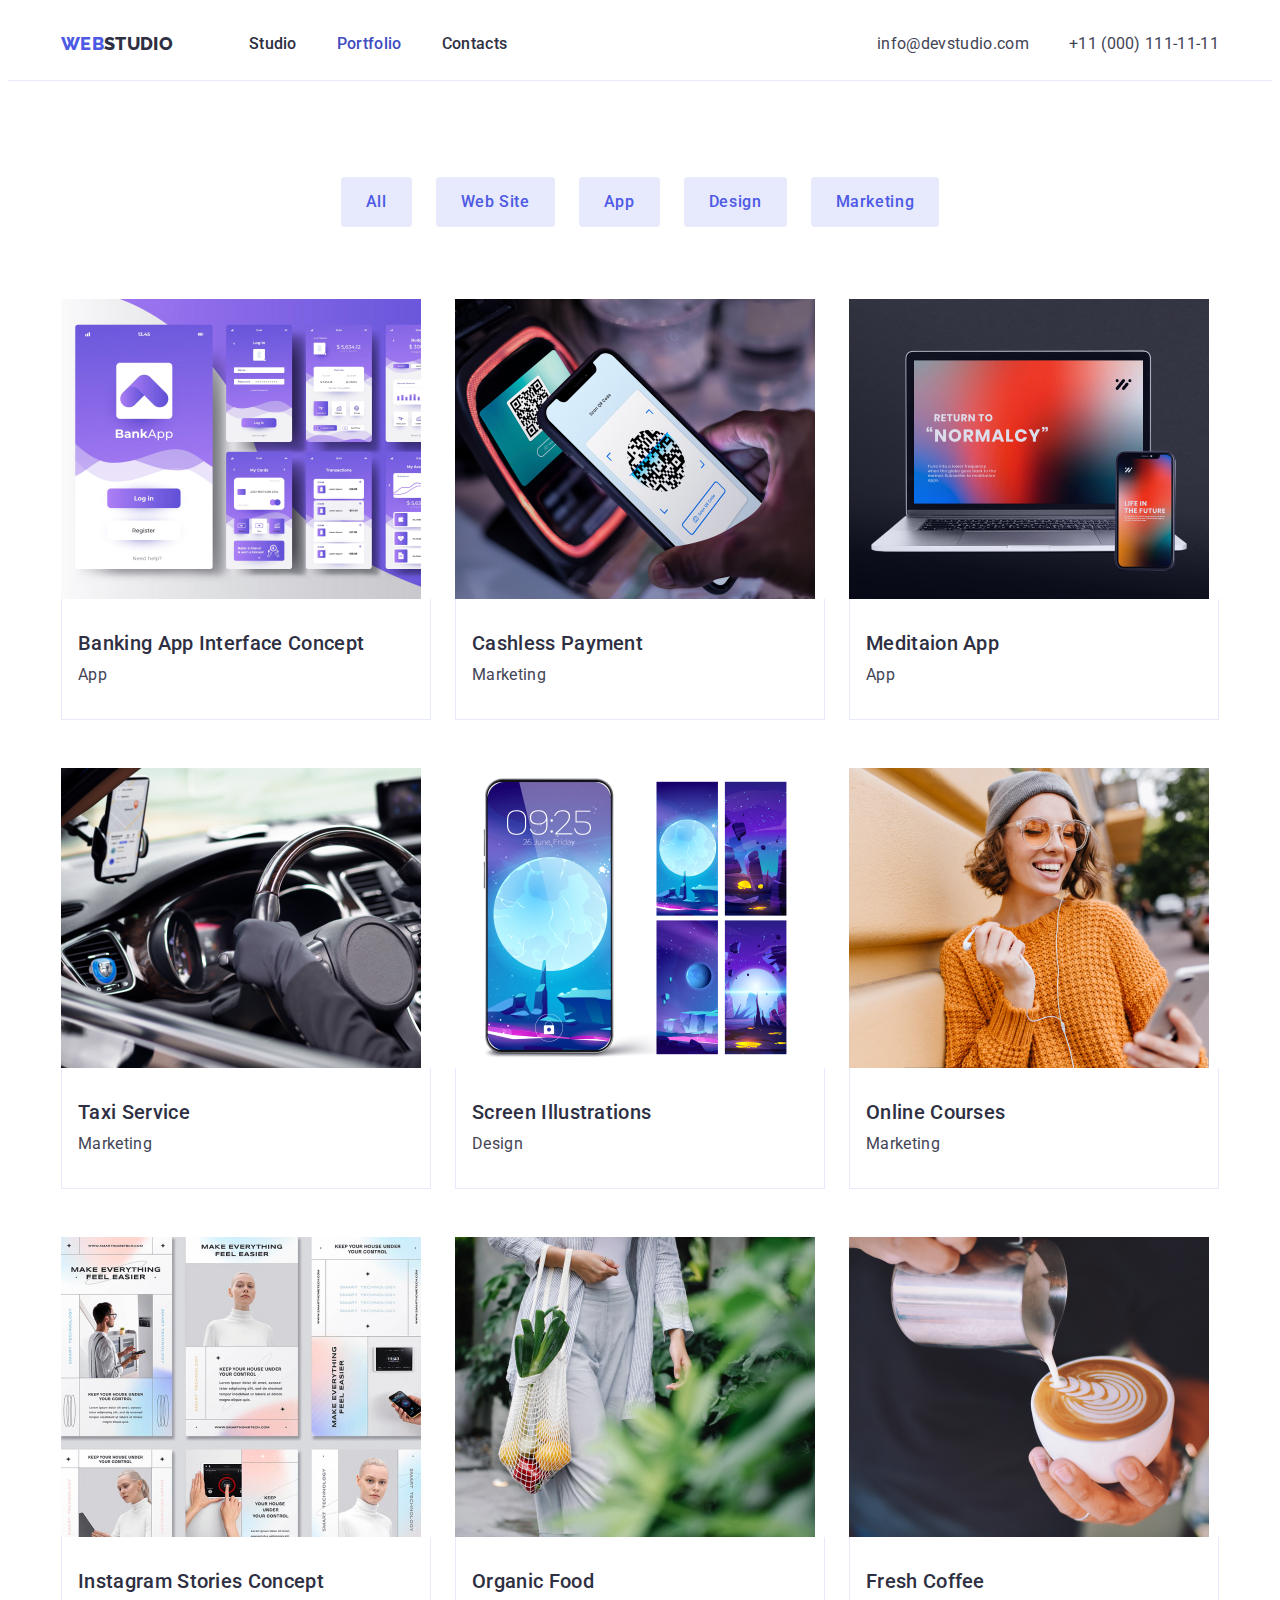
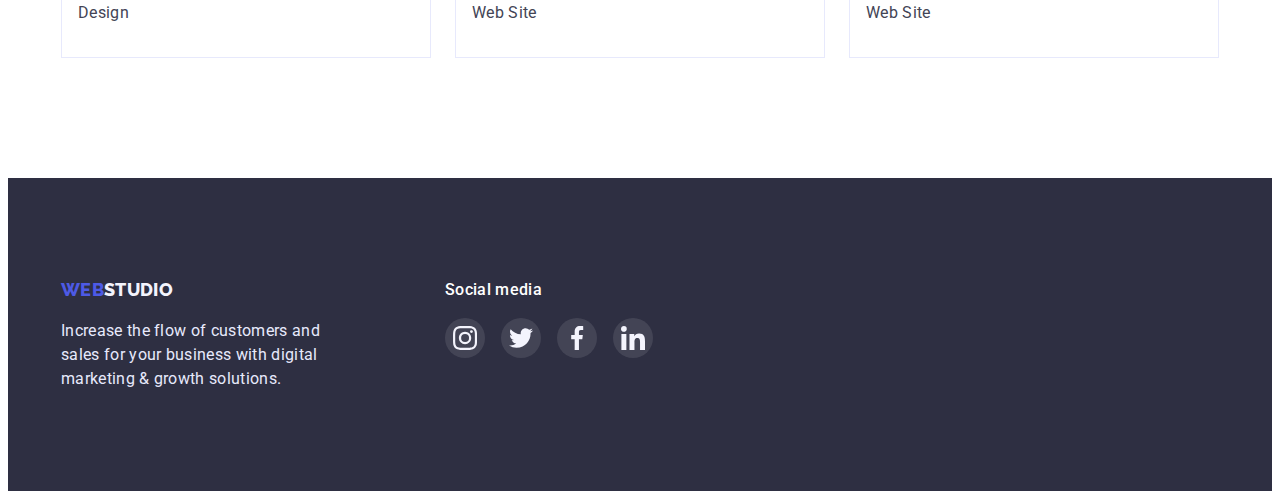
==== portfolio.html @ bea69590 "Initial commit" ====
<!DOCTYPE html>
<html lang="en">
  <head>
    <meta charset="UTF-8" />
    <meta http-equiv="X-UA-Compatible" content="IE=edge" />
    <meta
      name="viewport"
      content="width=device-width, initial-scale=1.0"
    />
    <title>WEB STUDIO</title>
    <link
      rel="preconnect"
      href="https://fonts.googleapis.com"
    />
    <link
      rel="preconnect"
      href="https://fonts.gstatic.com"
      crossorigin
    />
    <link
      href="https://fonts.googleapis.com/css2?family=Raleway:wght@800&family=Roboto:wght@400;500;700;900&display=swap"
      rel="stylesheet"
    />
    <link
      rel="stylesheet"
      href="https://cdnjs.cloudflare.com/ajax/libs/modern-normalize/1.1.0/modern-normalize.min.css"
      integrity="sha512-wpPYUAdjBVSE4KJnH1VR1HeZfpl1ub8YT/NKx4PuQ5NmX2tKuGu6U/JRp5y+Y8XG2tV+wKQpNHVUX03MfMFn9Q=="
      crossorigin="anonymous"
      referrerpolicy="no-referrer"
    />
    <link rel="stylesheet" href="./styles/style.css" />
  </head>

  <body>

    <!-- Header -->

    <header class="page-header">
      <div class="container header-container">
        <a class="logo-link link" href="./index.html"
          >WEB<span class="logo-clr">STUDIO</span></a
        >
        <nav class="menu">
          <ul class="menu-list list">
            <li class="menu-item">
              <a
                class="link menu-link"
                href="./index.html"
                >Studio</a
              >
            </li>
            <li class="menu-item">
              <a
                class="link menu-link  current"
                href="./portfolio.html"
                >Portfolio</a
              >
            </li>
            <li class="menu-item">
              <a class="link menu-link" href="#">Contacts</a>
            </li>
          </ul>
        </nav>
        
        <address class="contacts">
          <ul class="contacts-list list">
            <li class="contacts-item">
              <a
                class="contacts-link link"
                href="mailto:info@devstudio.com"
                >info@devstudio.com</a
              >
            </li>
            <li class="contacts-item">
              <a
                class="contacts-link link"
                href="tel:+110001111111"
                >+11 (000) 111-11-11</a
              >
            </li>
          </ul>
        </address>
      </div>
    </header>

<!-- Main -->

    <main>

      <section class="portfolio section">
        <div class="container">
          <h1 class="visually-hidden">Portfolio</h1>
          <ul class="filter-list list">
            <li class="filter-item"><button class="port-btn btn" type="button">All</button></li>
            <li class="filter-item"><button class="port-btn btn" type="button">Web Site</button></li>
            <li class="filter-item"><button class="port-btn btn" type="button">App</button></li>
            <li class="filter-item"><button class="port-btn btn" type="button">Design</button></li>
            <li class="filter-item"><button class="port-btn btn" type="button">Marketing</button></li>
          </ul>
          <ul class="portfolio-list list">
            <li class="portfolio-item" >
              <a href="#" class="portfolio-link link" 
                  target="_blank" 
                  rel="noopener noreferrer">
                <img class="portfolio-img"
                  src="./images/portfolio1.jpg"
                  alt="bank app ui"
                  width="360"
                  height="300"
                />
                <div class="portfolio-wrapper">
                <h2 class="portfolio-title">Banking App Interface Concept</h2>
                <p class="portfolio-text">App</p>
                </div>
              </a>
            </li>
            <li class="portfolio-item" >
              <a href="#" class="portfolio-link link" 
                  target="_blank" 
                  rel="noopener noreferrer">
              <img class="portfolio-img"
                src="./images/portfolio2.jpg"
                alt="QR code reading"
                width="360"
                height="300"
              />
              <div class="portfolio-wrapper">
              <h2 class="portfolio-title">Cashless Payment</h2>
              <p class="portfolio-text">Marketing</p>
              </div>
              </a>
            </li>
            <li class="portfolio-item" >
              <a href="#" class="portfolio-link link" 
                  target="_blank" 
                  rel="noopener noreferrer">
              <img class="portfolio-img"
                src="./images/portfolio3.jpg"
                alt="smartphone and laptop"
                width="360"
                height="300"
              />
              <div class="portfolio-wrapper">
              <h2 class="portfolio-title">Meditaion App</h2>
              <p class="portfolio-text">App</p>
              </div>
              </a>
            </li>
            <li class="portfolio-item" >
              <a href="#" class="portfolio-link link" 
                  target="_blank" 
                  rel="noopener noreferrer">
              <img class="portfolio-img"
                src="./images/portfolio4.jpg"
                alt="car with smartphone"
                width="360"
                height="300"
              />
              <div class="portfolio-wrapper">
              <h2 class="portfolio-title">Taxi Service</h2>
              <p class="portfolio-text">Marketing</p>
              </div>
              </a>
            </li>
            <li class="portfolio-item" >
              <a href="#" class="portfolio-link link" 
                  target="_blank" 
                  rel="noopener noreferrer">
              <img class="portfolio-img"
                src="./images/portfolio5.jpg"
                alt="smartphone and wallpaper"
                width="360"
                height="300"
              />
              <div class="portfolio-wrapper">
              <h2 class="portfolio-title">Screen Illustrations</h2>
              <p class="portfolio-text">Design</p>
              </div>
              </a>
            </li>
            <li class="portfolio-item" >
              <a href="#" class="portfolio-link link" 
                  target="_blank" 
                  rel="noopener noreferrer">
              <img class="portfolio-img"
                src="./images/portfolio6.jpg"
                alt="girl with smartphone"
                width="360"
                height="300"
              />
              <div class="portfolio-wrapper">
              <h2 class="portfolio-title">Online Courses</h2>
              <p class="portfolio-text">Marketing</p>
              </div>
              </a>
            </li>
            <li class="portfolio-item" >
              <a href="#" class="portfolio-link link" 
                  target="_blank" 
                  rel="noopener noreferrer">
              <img class="portfolio-img"
                src="./images/portfolio7.jpg"
                alt="examples of instagram stories"
                width="360"
                height="300"
              />
              <div class="portfolio-wrapper">
              <h2 class="portfolio-title">Instagram Stories Concept</h2>
              <p class="portfolio-text">Design</p>
              </div>
              </a>
            </li>
            <li class="portfolio-item" >
              <a href="#" class="portfolio-link link" 
                  target="_blank" 
                  rel="noopener noreferrer">
              <img class="portfolio-img"
                src="./images/portfolio8.jpg"
                alt="girl with vegitables"
                width="360"
                height="300"
              />
              <div class="portfolio-wrapper">
              <h2 class="portfolio-title">Organic Food</h2>
              <p class="portfolio-text">Web Site</p>
              </div>
              </a>
            </li>
            <li class="portfolio-item" >
              <a href="#" class="portfolio-link link" 
                  target="_blank" 
                  rel="noopener noreferrer">
              <img class="portfolio-img"
                src="./images/portfolio9.jpg"
                alt="a cup of coffee"
                width="360"
                height="300"
              />
              <div class="portfolio-wrapper">
              <h2 class="portfolio-title">Fresh Coffee</h2>
              <p class="portfolio-text">Web Site</p>
              </div>
              </a>
            </li>
          </ul>
        </div>
      </section>

    </main>
    
    <!-- Footer -->
    
        <footer class="page-footer">
      <div class="container footer-wrapper">

        <div class="footer-logo-wrapper">
          <a class="logo-link link" href="./index.html"
            >WEB<span class="ft-logo-clr">STUDIO</span></a
          >
          <p class="page-footer-text">
            Increase the flow of customers and sales for your
            business with digital marketing & growth solutions.
          </p>
        </div>
        
        <div class="socials-footer-wrapper">
          <p class="socials-text">Social media</p>
          <ul class="socials-footer-list list">
            <li>
              <a class="socials-footer-link link" 
              href="https://instagram.com"
              target="_blank"
              rel="noopener noreferrer"
              aria-label="instagram">
                <svg width="24" height="24">
                  <use href="./images/symbol-defs.svg#instagram"></use>
                </svg>
              </a>
            </li>

            <li>
              <a class="socials-footer-link link" 
              href="https://twitter.com"
              target="_blank"
              rel="noopener noreferrer"
              aria-label="twitter">
                <svg width="24" height="24">
                  <use href="./images/symbol-defs.svg#twitter"></use>
                </svg>
              </a>
            </li>

            <li>
              <a class="socials-footer-link link" 
              href="https://facebook.com"
              target="_blank"
              rel="noopener noreferrer"
              aria-label="facebook">
                <svg width="24" height="24">
                  <use href="./images/symbol-defs.svg#facebook"></use>
                </svg>
              </a>
            </li>

            <li>
              <a class="socials-footer-link link" 
              href="https://linkedin.com"
              target="_blank"
              rel="noopener noreferrer"
              aria-label="linkedin">
                <svg width="24" height="24">
                  <use href="./images/symbol-defs.svg#linkedin"></use>
                </svg>
              </a>
            </li>

          </ul>
        </div>

      </div>
    </footer>

  </body>
</html>
---- styles/style.css ----
:root {

    /* Fonts */
--prim-font:'Roboto', sans-serif;
--logo-font: 'Raleway', sans-serif;

    /* Text colors */
--prim-txt-color: #434455;
--light-txt-color: #FFFFFF;
--title-txt-color: #2e2f42;
--logo-head-color: #2e2f42;
--logo-foot-color: #F4F4FD;
--brand-color: #4D5AE5;
--footer-txt-color: #E7E9FC;
--hover-link-color:#404BBF;
--customers-logo-color:#8E8F99;


/* BG colors */
--prim-bg-color: #ffffff;
--dark-bg-color: #2E2F42;
--light-bg-color: #F4F4FD;
--prim-btn-bg-color: #4D5AE5;
--sec-btn-bg-color: #E7E9FC;
--hover-btn-bg-color: #404BBF;


/* Others */
--hero-shadow: rgba(46, 47, 66, 0.7);
--gap: 24px;
--items: 4;

}
   

body {
font-family: var(--prim-font);
color: var(--prim-txt-color);
background-color: var(--prim-bg-color);
letter-spacing: 0.02em;
line-height: calc(24 / 16);
}

ul {
    margin: 0;
    padding: 0;
}

h1, h2, h3, p {
    margin: 0;
}

img {
    display: block;
    max-width: 100%;
    height: auto;
}

.visually-hidden {
    position: absolute;
    width: 1px;
    height: 1px;
    margin: -1px;
    border: 0;
    padding: 0;

    white-space: nowrap;
    clip-path: inset(100%);
    clip: rect(0 0 0 0);
    overflow: hidden;
}

.link {
    text-decoration: none;
}

.list {
    list-style: none;
}

.title {
    font-size: 36px;
    line-height: calc(40 / 36);
    text-align: center;
    text-transform: capitalize;
    color: var(--title-txt-color);
    margin-bottom: 72px;
}

.section {
    padding-top: 120px;
    padding-bottom: 120px;
}

.container {
    max-width: 1158px;
    margin-left: auto;
    margin-right: auto;
    padding-left: 15px;
    padding-right: 15px;
    /* outline: 2px solid red;
    outline-offset: -2px; */
}

/**
  |============================
  | Header
  |============================
*/

.page-header {
    border-bottom: 1px solid var(--footer-txt-color);
    /* background-color: #555; */
}

.header-container {
    display: flex;
    align-items:center;

}

.logo-link {
    /* display: block; */
    color: var(--brand-color);
    font-family: var(--logo-font);
    font-weight: 800;
    font-size: 18px;
    line-height: calc(24 / 18);
    padding: 24px 0 24px 0;
    margin-right: 76px;
    }

.logo-clr {
    color: var(--logo-head-color);
}

.menu {
   margin-right: auto; 
}
.menu-list {
    display: flex;
    gap: 40px;  
}

/* .list {}
.menu-item {}
.link {} */

.menu-link {
    display: block;
    font-weight: 500;
    color: var(--title-txt-color);
    padding: 24px 0 24px 0;
}

/* .current::after {
    display: block;
    content: "";
    width: 100%;
    height: 4px;
    background-color: #404BBF;
    margin-top: 24px;
} */

.menu-link:hover,
.menu-link:focus {
color: var(--hover-link-color);
}

.current {
    color: var(--hover-link-color);
}

/* .contacts { */
    

.contacts-list {
    display: flex;
    gap: 40px;
    align-items:center;
    margin-left: 10px;
   
}
/* .contacts-item { */


.contacts-link {
    display: block;
    font-style: normal;
    color: inherit;
    padding: 24px 0 24px 0;
}

.contacts-link:hover,
.contacts-link:focus {
    color: var(--hover-link-color);
}

/**
  |============================
  | Main
  |============================
*/

.hero {

    background-color: var(--dark-bg-color);
    padding-top: 188px;
    padding-bottom: 188px;
    background-image: 
    linear-gradient(var(--hero-shadow), var(--hero-shadow)),
    url(../images/people-office.jpg);
    background-repeat: no-repeat;
    background-position: center;
    background-size: cover;
    max-width: 1440px;
    margin-left: auto;
    margin-right: auto;

}

.hero-title {
    font-size: 56px;
    line-height: calc(60 / 56);
    text-align: center;
    color: var(--light-txt-color);
    width: 494px;
    margin-right: auto;
    margin-left: auto;
    margin-bottom: 48px;
}

.btn {
    font-size: 16px;
    font-family: inherit;
    font-weight: 500;
    line-height: inherit;  
    letter-spacing: 0.04em;
    color: var(--light-txt-color);
    background-color: var(--prim-btn-bg-color);
    cursor: pointer;
    border-radius: 4px;
}

.hero-btn {
    display: block;
    padding: 16px 32px;
    border-style: none;
    margin-right: auto;
    margin-left: auto;
    
}

.btn:hover,
.btn:focus {
    background-color: var(--hover-btn-bg-color);
}

    /**
      |============================
      | Features
      |============================
    */

/* .features {
    background-color: tomato;
} */

.features-list {
    display: flex;
    gap: var(--gap);
    
}

.features-item {
    flex-basis: calc( ( 100% - var(--gap) * ( var(--items) - 1 ) ) / var(--items) ); 
}



.icon-wrapper {
    display: flex;
    width: 100%;
    height: 112px;
    justify-content: center;
    align-items: center;
    background-color: #F4F4FD;
    margin-bottom: 8px;
}



/* .features-icon:hover{
background-color: violet */


.features-title {
    font-weight: 500;
    font-size: 20px;
    line-height: calc(24 / 20);
    color: var(--title-txt-color);
    margin-bottom: 8px;
 
}

/* .features-text {} */

/**
  |============================
  | What are we doing
  |============================
*/

.we-do {
    padding-top: 0;
    /* background-color: navy; */
}


.we-do-list {
    display: flex;
    gap: var(--gap);
    --items: 3;
}
.we-do-item {
    flex-basis: calc((100% - var(--gap) * (var(--items) - 1)) / var(--items));
}
/* .we-do-img {} */

/**
  |============================
  | Team
  |============================
*/
    
.team {
    background: var(--light-bg-color)
}


.team-list {
    display: flex;
    gap: var(--gap);
}

.team-item {
    box-shadow: 0px 1px 6px rgba(46, 47, 66, 0.08), 0px 1px 1px rgba(46, 47, 66, 0.16), 0px 2px 1px rgba(46, 47, 66, 0.08);
    border-radius: 0px 0px 4px 4px;
    background-color: var(--prim-bg-color);
    flex-basis: calc((100% - var(--gap) * (var(--items) - 1)) / var(--items));
}
/* .team-img {
}  */
.team-text-container {
    padding: 32px 16px 32px 16px;
}

.team-title {
    font-weight: 500;
    font-size: 20px;
    line-height: calc(24 / 20);
    text-align: center;
    color: var(--title-txt-color);
    margin-bottom: 8px;
}
.team-text {
    text-align: center;
    margin-bottom: 8px;
}

.socials-list{
    display: flex;
    gap: 24px;
}

.socials-item{
    width: 40px;
    height: 40px;
}

.socials-link {
    display: flex;
    justify-content: center;
    align-items: center;
    border-radius: 50%;
    width: 100%;
    height: 100%;
    background-color: var(--brand-color);
    fill: var(--light-bg-color);        
}

.socials-link:hover,
.socials-link:focus {
    background-color: var(--hover-link-color);
}

/**
  |============================
  | Customers
  |============================
*/

.customers-section{
    padding-top: 130px;
    padding-bottom: 120px;
}

.customers-list{
    display: flex;
    justify-content: center;
    gap: var(--gap);
}

.customers-item{
    width: 168px;
    height: 88px;
    
}

.customers-link{
    display: flex;
    align-items: center;
    justify-content: center;
    width: 100%;
    height: 100%;
    border: 1px solid var(--customers-logo-color);
    border-radius: 4px;
    fill: var(--customers-logo-color);
}

.customers-link:hover,
.customers-link:focus{
fill: var(--hover-link-color);
border-color: var(--hover-link-color);
}


/**
  |============================
  | Footer
  |============================
*/

.page-footer {
    background-color: var(--dark-bg-color);
    padding-top: 100px;
    padding-bottom: 100px;
}

.footer-wrapper{
display: flex;
gap: 120px;
}

.page-footer .logo-link {
    padding: 10px 0;
    /* margin-right: 0;
    margin-bottom: 16px; */
}
.ft-logo-clr {
    color: var(--logo-foot-color);
}

.page-footer-text {
    color: var(--footer-txt-color);
    max-width: 264px;
    margin-top: 16px;
}

.socials-text{
    font-weight: 500;
    color: var(--light-txt-color);
    margin-bottom: 16px;
}
.socials-footer-list{
    display: flex;
    gap: 16px;
}

.socials-footer-link {
    display: flex;
    justify-content: center;
    align-items: center;
    border-radius: 50%;
    width: 40px;
    height: 40px;
    background-color: rgba(255, 255, 255, 0.1);
    fill: var(--light-bg-color);

}

.socials-footer-link:hover,
.socials-footer-link:focus{
    background-color: #31D0AA;
}
/**
  |============================
  | Portfolio
  |============================
*/

/* Main */

.portfolio {
    padding-top: 96px;
}

.filter-list {
    display: flex;
    gap: 24px;
    justify-content: center;
    margin-bottom: 72px;
}

/* .filter-item { */


.port-btn {
    color: var(--brand-color);
    background-color: var(--sec-btn-bg-color);
    border: 1px solid transparent;
    border-radius: 4px;
    padding: 12px 24px;

    
}

.port-btn:hover,
.port-btn:focus {
    color: var(--light-txt-color);
    border: 1px solid transparent;
    box-shadow: 0px 3px 1px rgba(0, 0, 0, 0.1), 0px 2px 1px rgba(0, 0, 0, 0.08), 0px 2px 2px rgba(0, 0, 0, 0.12);

}


.portfolio-list {
    display: flex;
    flex-wrap: wrap;
    row-gap: 48px;
    column-gap: 24px;
    --items:3;
    
}

.portfolio-item {
    flex-basis: calc((100% - var(--gap) * (var(--items) - 1)) / var(--items));
    /* box-shadow: 0px 1px 6px rgba(46, 47, 66, 0.08);
    height: 100%; */
}

.portfolio-link{
    display: block;
    color: inherit;
}

.portfolio-link:hover,
.portfolio-link:focus{
    /* border: 0.5px solid #F4F4FD; */
    box-shadow: 0px 1px 6px rgba(46, 47, 66, 0.08), 0px 1px 1px rgba(46, 47, 66, 0.16), 0px 2px 1px rgba(46, 47, 66, 0.08);
}



/* .portfolio-img {}  */

.portfolio-title {
    font-weight: 500;
    font-size: 20px;
    line-height: calc(24 / 20);
    color: var(--title-txt-color);
    margin-bottom: 8px;
    
}

/* .portfolio-text {

}  */

.portfolio-wrapper {
    border-right: 1px solid var(--footer-txt-color);
    border-bottom: 1px solid var(--footer-txt-color);
    border-left: 1px solid var(--footer-txt-color);
    padding: 32px 0 32px 16px;

}
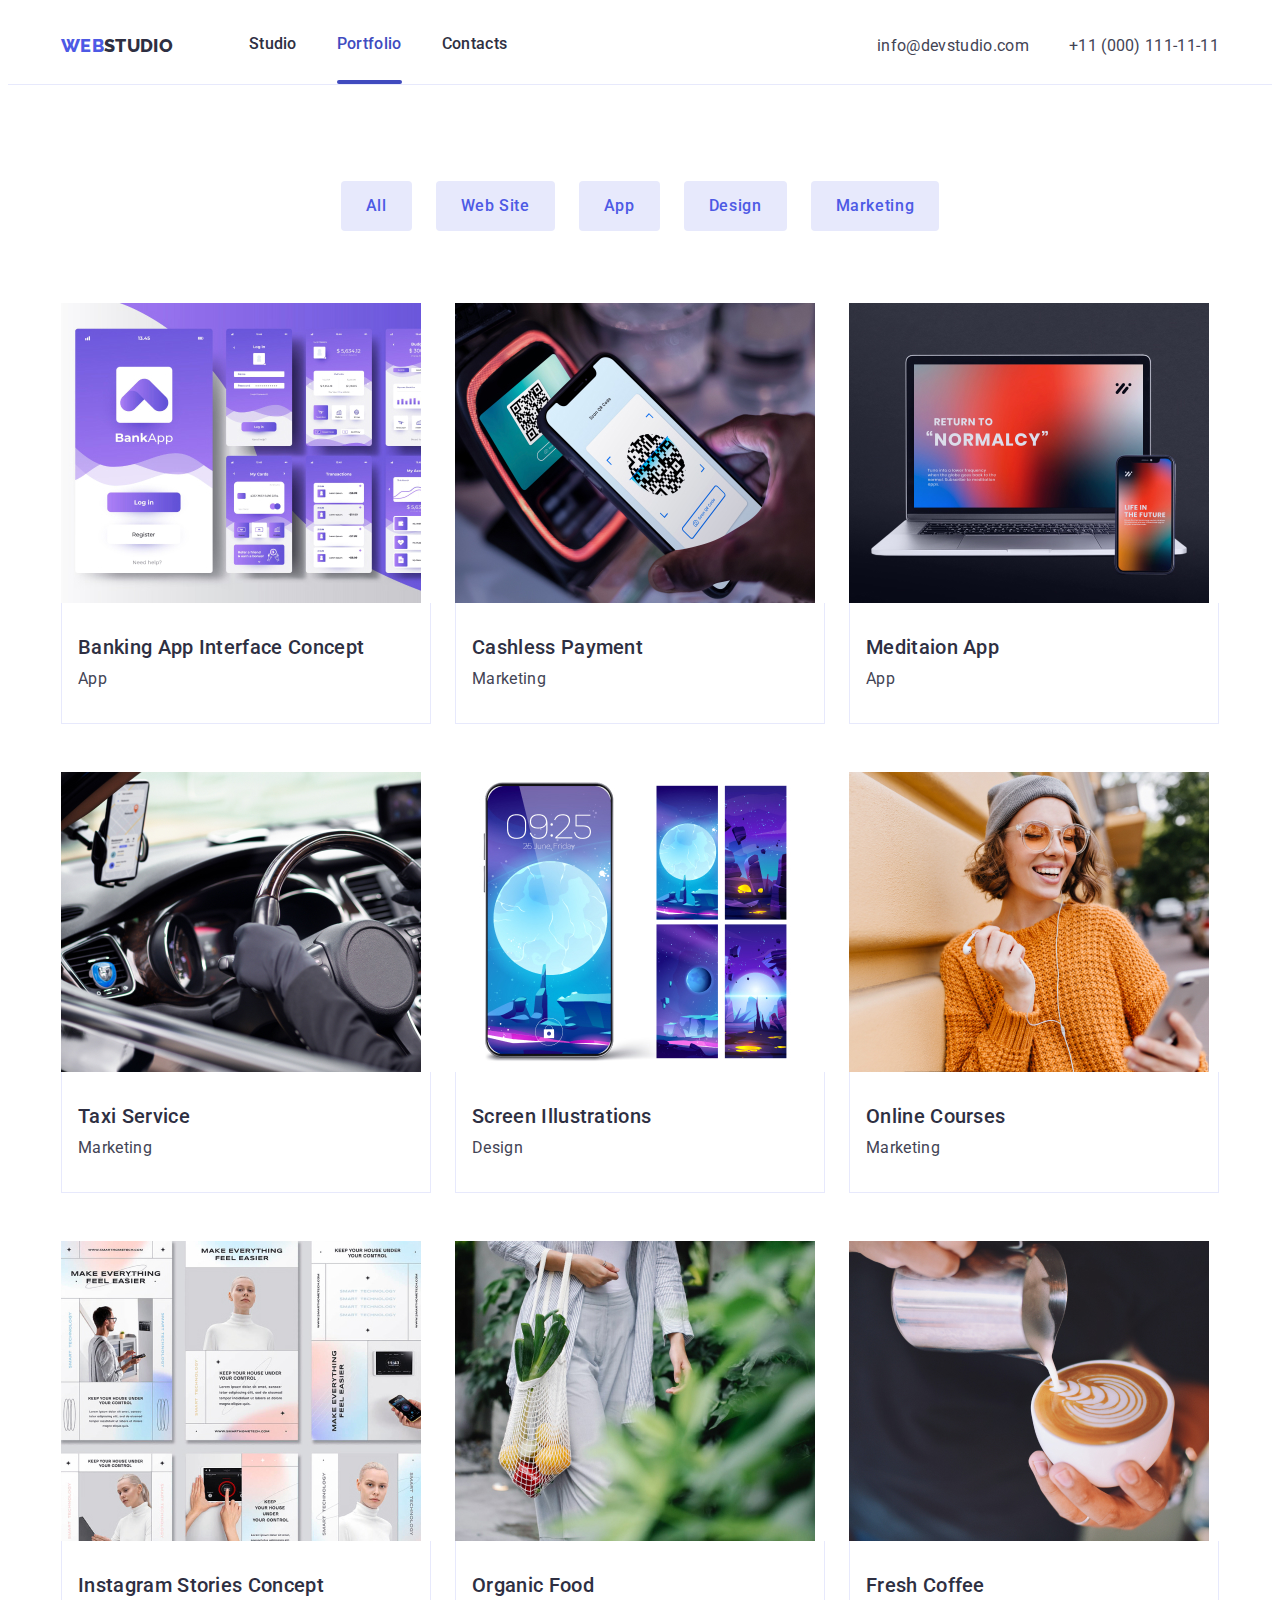
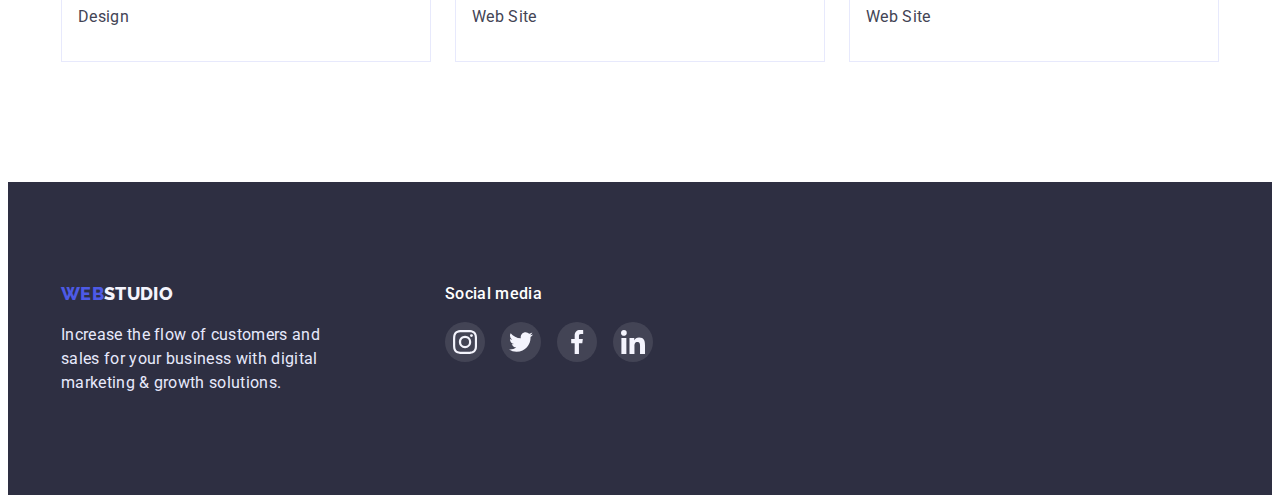
==== commit 8ac21b90: "31/1_2" ====
--- a/portfolio.html
+++ b/portfolio.html
@@ -102,16 +102,24 @@
               <a href="#" class="portfolio-link link" 
                   target="_blank" 
                   rel="noopener noreferrer">
-                <img class="portfolio-img"
-                  src="./images/portfolio1.jpg"
-                  alt="bank app ui"
-                  width="360"
-                  height="300"
-                />
+
+                <div class="img-wrapper">
+                  <img class="portfolio-img"
+                    src="./images/portfolio1.jpg"
+                    alt="bank app ui"
+                    width="360"
+                    height="300"
+                  />
+                  <div class="app-description-wrapper">
+                  <p class="app-description">14 Stylish and User-Friendly App Design Concepts · Task Manager App · Calorie Tracker App · Exotic Fruit Ecommerce App · Cloud Storage App</p>
+                </div>
+                </div>
+
                 <div class="portfolio-wrapper">
                 <h2 class="portfolio-title">Banking App Interface Concept</h2>
                 <p class="portfolio-text">App</p>
                 </div>
+                
               </a>
             </li>
             <li class="portfolio-item" >
--- a/styles/style.css
+++ b/styles/style.css
@@ -142,24 +142,37 @@
     gap: 40px;  
 }
 
-/* .list {}
-.menu-item {}
-.link {} */
+/* .list {} */
+.menu-item {
+    position: relative;
+}
+/* .link {} */
 
 .menu-link {
     display: block;
     font-weight: 500;
     color: var(--title-txt-color);
-    padding: 24px 0 24px 0;
-}
-
-/* .current::after {
+    padding: 24px 0 28px 0;
+}
+
+.current::after {
     display: block;
     content: "";
     width: 100%;
     height: 4px;
+    position: absolute;
+    bottom: 0;
+    border-radius: 2px;
     background-color: #404BBF;
-    margin-top: 24px;
+}
+
+/* .current-line{
+position:absolute;
+width: 100%;
+height: 4px;
+bottom: 0;
+background-color: #404BBF;
+border-radius: 2px;
 } */
 
 .menu-link:hover,
@@ -545,8 +558,7 @@
 
 .portfolio-item {
     flex-basis: calc((100% - var(--gap) * (var(--items) - 1)) / var(--items));
-    /* box-shadow: 0px 1px 6px rgba(46, 47, 66, 0.08);
-    height: 100%; */
+
 }
 
 .portfolio-link{
@@ -554,6 +566,27 @@
     color: inherit;
 }
 
+.img-wrapper{
+    position: relative;
+}
+
+.app-description-wrapper{
+position: absolute;
+background-color: #4D5AE5;
+top: 0;
+width: 100%;
+height: 100%;
+opacity: 0;
+padding: 40px 32px 164px;
+}
+
+.app-description{
+color: #F4F4FD;
+}
+
+.app-description-wrapper:hover{
+opacity: 1;
+}
 .portfolio-link:hover,
 .portfolio-link:focus{
     /* border: 0.5px solid #F4F4FD; */
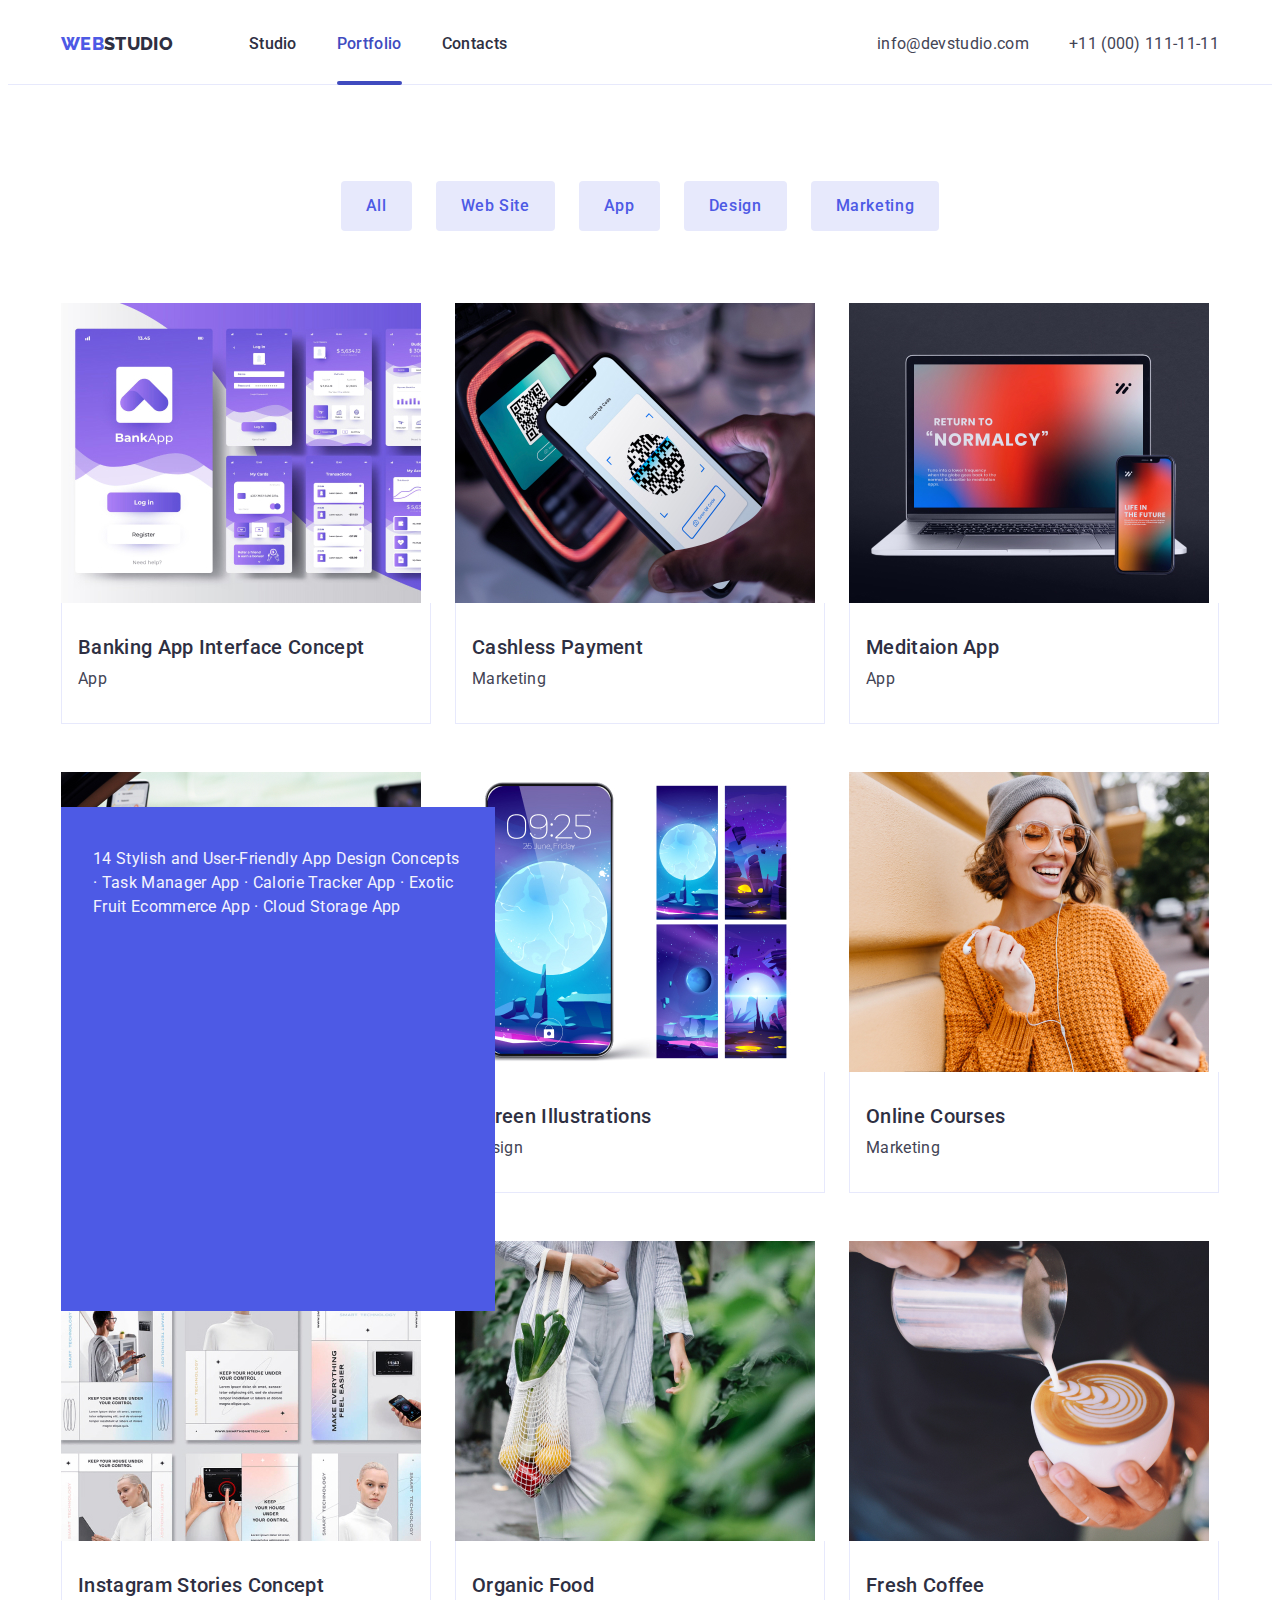
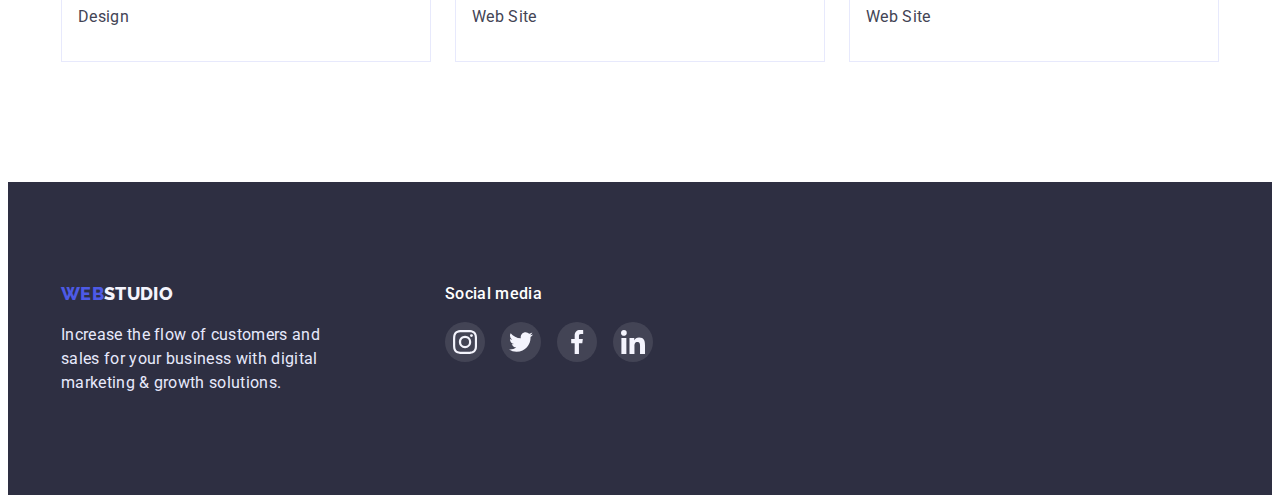
==== commit e6a4e0a7: "3/2_1" ====
--- a/portfolio.html
+++ b/portfolio.html
@@ -98,12 +98,14 @@
             <li class="filter-item"><button class="port-btn btn" type="button">Marketing</button></li>
           </ul>
           <ul class="portfolio-list list">
-            <li class="portfolio-item" >
-              <a href="#" class="portfolio-link link" 
-                  target="_blank" 
-                  rel="noopener noreferrer">
-
-                <div class="img-wrapper">
+
+
+            <li class="portfolio-item" >
+              <a href="#" class="portfolio-link link" 
+                  target="_blank" 
+                  rel="noopener noreferrer">
+
+                <div class="img-thumb">
                   <img class="portfolio-img"
                     src="./images/portfolio1.jpg"
                     alt="bank app ui"
@@ -119,9 +121,11 @@
                 <h2 class="portfolio-title">Banking App Interface Concept</h2>
                 <p class="portfolio-text">App</p>
                 </div>
-                
-              </a>
-            </li>
+  
+              </a>
+            </li>
+
+
             <li class="portfolio-item" >
               <a href="#" class="portfolio-link link" 
                   target="_blank" 
--- a/styles/style.css
+++ b/styles/style.css
@@ -116,6 +116,7 @@
 .header-container {
     display: flex;
     align-items:center;
+   
 
 }
 
@@ -126,7 +127,7 @@
     font-weight: 800;
     font-size: 18px;
     line-height: calc(24 / 18);
-    padding: 24px 0 24px 0;
+    padding: 24px 0 28px 0;
     margin-right: 76px;
     }
 
@@ -142,17 +143,19 @@
     gap: 40px;  
 }
 
-/* .list {} */
-.menu-item {
+/* .list {}
+.menu-item {  
+}
+.link {} */
+
+.menu-link {
     position: relative;
-}
-/* .link {} */
-
-.menu-link {
     display: block;
     font-weight: 500;
     color: var(--title-txt-color);
     padding: 24px 0 28px 0;
+
+
 }
 
 .current::after {
@@ -161,19 +164,11 @@
     width: 100%;
     height: 4px;
     position: absolute;
-    bottom: 0;
+    bottom: -1px;
     border-radius: 2px;
     background-color: #404BBF;
 }
 
-/* .current-line{
-position:absolute;
-width: 100%;
-height: 4px;
-bottom: 0;
-background-color: #404BBF;
-border-radius: 2px;
-} */
 
 .menu-link:hover,
 .menu-link:focus {
@@ -201,7 +196,7 @@
     display: block;
     font-style: normal;
     color: inherit;
-    padding: 24px 0 24px 0;
+    padding: 24px 0 28px 0;
 }
 
 .contacts-link:hover,
@@ -230,6 +225,7 @@
     margin-left: auto;
     margin-right: auto;
 
+
 }
 
 .hero-title {
@@ -566,7 +562,7 @@
     color: inherit;
 }
 
-.img-wrapper{
+.img-thumb{
     position: relative;
 }
 
@@ -576,8 +572,9 @@
 top: 0;
 width: 100%;
 height: 100%;
-opacity: 0;
+opacity: 1;
 padding: 40px 32px 164px;
+transform: translateY(100%);
 }
 
 .app-description{
@@ -586,6 +583,7 @@
 
 .app-description-wrapper:hover{
 opacity: 1;
+
 }
 .portfolio-link:hover,
 .portfolio-link:focus{
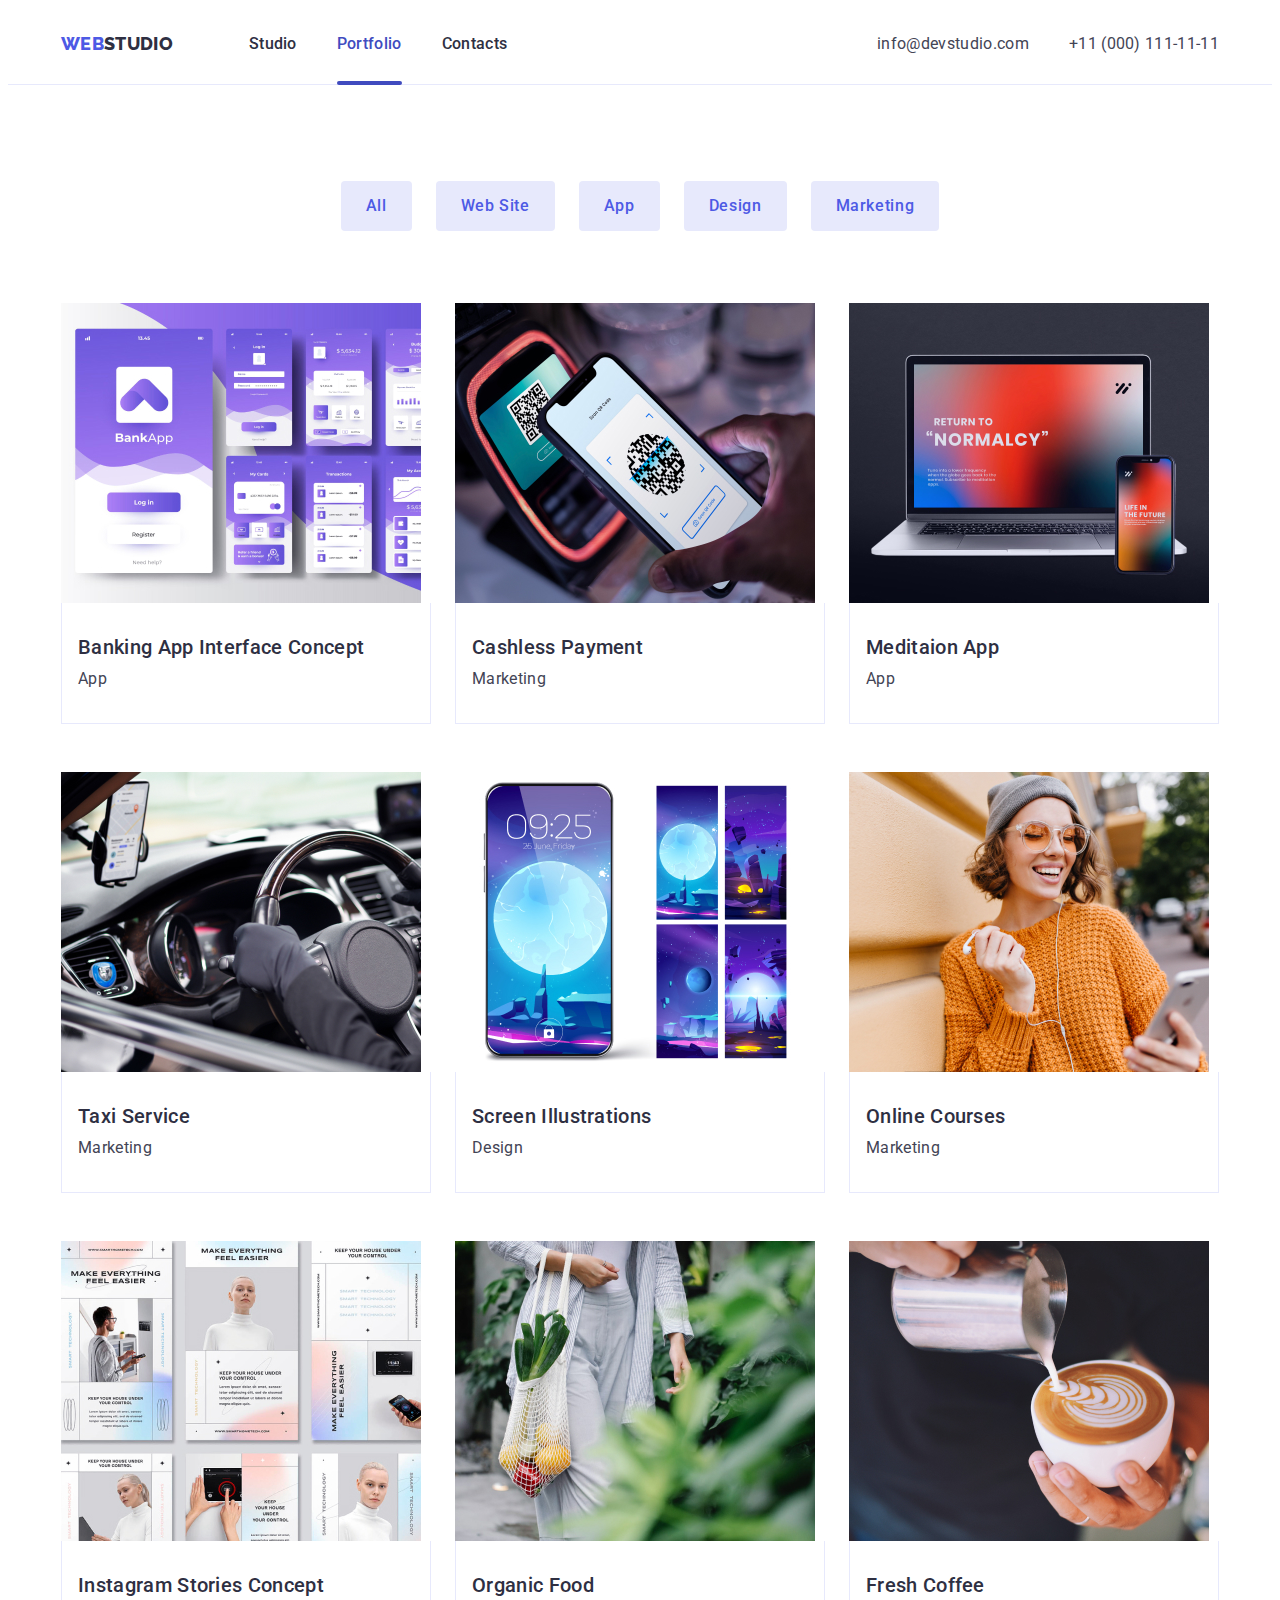
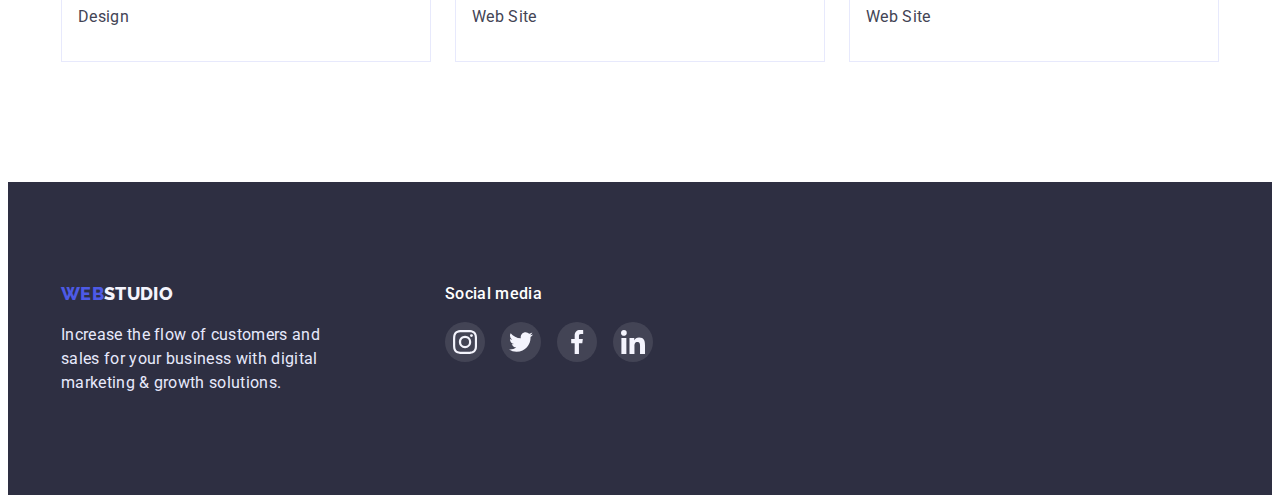
==== commit 4c72e9b2: "4/2_2" ====
--- a/portfolio.html
+++ b/portfolio.html
@@ -112,9 +112,7 @@
                     width="360"
                     height="300"
                   />
-                  <div class="app-description-wrapper">
                   <p class="app-description">14 Stylish and User-Friendly App Design Concepts · Task Manager App · Calorie Tracker App · Exotic Fruit Ecommerce App · Cloud Storage App</p>
-                </div>
                 </div>
 
                 <div class="portfolio-wrapper">
@@ -130,12 +128,15 @@
               <a href="#" class="portfolio-link link" 
                   target="_blank" 
                   rel="noopener noreferrer">
+              <div class="img-thumb">
               <img class="portfolio-img"
                 src="./images/portfolio2.jpg"
                 alt="QR code reading"
                 width="360"
                 height="300"
               />
+              <p class="app-description">14 Stylish and User-Friendly App Design Concepts · Task Manager App · Calorie Tracker App · Exotic Fruit Ecommerce App · Cloud Storage App</p>
+              </div>
               <div class="portfolio-wrapper">
               <h2 class="portfolio-title">Cashless Payment</h2>
               <p class="portfolio-text">Marketing</p>
@@ -146,12 +147,15 @@
               <a href="#" class="portfolio-link link" 
                   target="_blank" 
                   rel="noopener noreferrer">
+              <div class="img-thumb">
               <img class="portfolio-img"
                 src="./images/portfolio3.jpg"
                 alt="smartphone and laptop"
                 width="360"
                 height="300"
               />
+              <p class="app-description">14 Stylish and User-Friendly App Design Concepts · Task Manager App · Calorie Tracker App · Exotic Fruit Ecommerce App · Cloud Storage App</p>
+              </div>
               <div class="portfolio-wrapper">
               <h2 class="portfolio-title">Meditaion App</h2>
               <p class="portfolio-text">App</p>
@@ -162,12 +166,15 @@
               <a href="#" class="portfolio-link link" 
                   target="_blank" 
                   rel="noopener noreferrer">
+              <div class="img-thumb">
               <img class="portfolio-img"
                 src="./images/portfolio4.jpg"
                 alt="car with smartphone"
                 width="360"
                 height="300"
               />
+              <p class="app-description">14 Stylish and User-Friendly App Design Concepts · Task Manager App · Calorie Tracker App · Exotic Fruit Ecommerce App · Cloud Storage App</p>
+              </div>
               <div class="portfolio-wrapper">
               <h2 class="portfolio-title">Taxi Service</h2>
               <p class="portfolio-text">Marketing</p>
@@ -178,12 +185,15 @@
               <a href="#" class="portfolio-link link" 
                   target="_blank" 
                   rel="noopener noreferrer">
+              <div class="img-thumb">
               <img class="portfolio-img"
                 src="./images/portfolio5.jpg"
                 alt="smartphone and wallpaper"
                 width="360"
                 height="300"
               />
+              <p class="app-description">14 Stylish and User-Friendly App Design Concepts · Task Manager App · Calorie Tracker App · Exotic Fruit Ecommerce App · Cloud Storage App</p>
+              </div>
               <div class="portfolio-wrapper">
               <h2 class="portfolio-title">Screen Illustrations</h2>
               <p class="portfolio-text">Design</p>
@@ -194,12 +204,15 @@
               <a href="#" class="portfolio-link link" 
                   target="_blank" 
                   rel="noopener noreferrer">
+              <div class="img-thumb">
               <img class="portfolio-img"
                 src="./images/portfolio6.jpg"
                 alt="girl with smartphone"
                 width="360"
                 height="300"
               />
+              <p class="app-description">14 Stylish and User-Friendly App Design Concepts · Task Manager App · Calorie Tracker App · Exotic Fruit Ecommerce App · Cloud Storage App</p>
+              </div>
               <div class="portfolio-wrapper">
               <h2 class="portfolio-title">Online Courses</h2>
               <p class="portfolio-text">Marketing</p>
@@ -210,12 +223,15 @@
               <a href="#" class="portfolio-link link" 
                   target="_blank" 
                   rel="noopener noreferrer">
+              <div class="img-thumb">
               <img class="portfolio-img"
                 src="./images/portfolio7.jpg"
                 alt="examples of instagram stories"
                 width="360"
                 height="300"
               />
+              <p class="app-description">14 Stylish and User-Friendly App Design Concepts · Task Manager App · Calorie Tracker App · Exotic Fruit Ecommerce App · Cloud Storage App</p>
+              </div>
               <div class="portfolio-wrapper">
               <h2 class="portfolio-title">Instagram Stories Concept</h2>
               <p class="portfolio-text">Design</p>
@@ -226,12 +242,15 @@
               <a href="#" class="portfolio-link link" 
                   target="_blank" 
                   rel="noopener noreferrer">
+              <div class="img-thumb">
               <img class="portfolio-img"
                 src="./images/portfolio8.jpg"
                 alt="girl with vegitables"
                 width="360"
                 height="300"
               />
+              <p class="app-description">14 Stylish and User-Friendly App Design Concepts · Task Manager App · Calorie Tracker App · Exotic Fruit Ecommerce App · Cloud Storage App</p>
+              </div>
               <div class="portfolio-wrapper">
               <h2 class="portfolio-title">Organic Food</h2>
               <p class="portfolio-text">Web Site</p>
@@ -242,12 +261,15 @@
               <a href="#" class="portfolio-link link" 
                   target="_blank" 
                   rel="noopener noreferrer">
+              <div class="img-thumb">
               <img class="portfolio-img"
                 src="./images/portfolio9.jpg"
                 alt="a cup of coffee"
                 width="360"
                 height="300"
               />
+              <p class="app-description">14 Stylish and User-Friendly App Design Concepts · Task Manager App · Calorie Tracker App · Exotic Fruit Ecommerce App · Cloud Storage App</p>
+              </div>
               <div class="portfolio-wrapper">
               <h2 class="portfolio-title">Fresh Coffee</h2>
               <p class="portfolio-text">Web Site</p>
--- a/styles/style.css
+++ b/styles/style.css
@@ -29,6 +29,7 @@
 --hero-shadow: rgba(46, 47, 66, 0.7);
 --gap: 24px;
 --items: 4;
+--animation-time: 250ms cubic-bezier(0.4, 0, 0.2, 1);
 
 }
    
@@ -154,6 +155,7 @@
     font-weight: 500;
     color: var(--title-txt-color);
     padding: 24px 0 28px 0;
+    transition: color var(--animation-time);
 
 
 }
@@ -197,6 +199,7 @@
     font-style: normal;
     color: inherit;
     padding: 24px 0 28px 0;
+    transition: color var(--animation-time);
 }
 
 .contacts-link:hover,
@@ -249,6 +252,7 @@
     background-color: var(--prim-btn-bg-color);
     cursor: pointer;
     border-radius: 4px;
+    transition: background-color var(--animation-time);
 }
 
 .hero-btn {
@@ -395,7 +399,9 @@
     width: 100%;
     height: 100%;
     background-color: var(--brand-color);
-    fill: var(--light-bg-color);        
+    fill: var(--light-bg-color); 
+    transition: background-color var(--animation-time);
+   
 }
 
 .socials-link:hover,
@@ -435,6 +441,7 @@
     border: 1px solid var(--customers-logo-color);
     border-radius: 4px;
     fill: var(--customers-logo-color);
+    transition: border-color var(--animation-time), fill var(--animation-time);
 }
 
 .customers-link:hover,
@@ -495,6 +502,7 @@
     height: 40px;
     background-color: rgba(255, 255, 255, 0.1);
     fill: var(--light-bg-color);
+    transition: background-color var(--animation-time);
 
 }
 
@@ -530,7 +538,8 @@
     border: 1px solid transparent;
     border-radius: 4px;
     padding: 12px 24px;
-
+    box-shadow: none;
+    transition: color var(--animation-time), background-color var(--animation-time), box-shadow var(--animation-time);
     
 }
 
@@ -560,33 +569,36 @@
 .portfolio-link{
     display: block;
     color: inherit;
+    transition: box-shadow var(--animation-time);
 }
 
 .img-thumb{
     position: relative;
-}
-
-.app-description-wrapper{
-position: absolute;
-background-color: #4D5AE5;
-top: 0;
-width: 100%;
-height: 100%;
-opacity: 1;
-padding: 40px 32px 164px;
-transform: translateY(100%);
-}
+    overflow: hidden;
+}
+
 
 .app-description{
 color: #F4F4FD;
-}
-
-.app-description-wrapper:hover{
-opacity: 1;
-
-}
+position: absolute;
+    background-color: #4D5AE5;
+    top: 0;
+    width: 100%;
+    height: 100%;
+    box-shadow:none;
+    padding: 40px 32px 164px;
+    transform: translateY(100%);
+    transition: transform var(--animation-time);
+}
+
+.portfolio-link:hover .app-description,
+.portfolio-link:focus .app-description{
+    transform: translateY(0);
+}
+
 .portfolio-link:hover,
 .portfolio-link:focus{
+
     /* border: 0.5px solid #F4F4FD; */
     box-shadow: 0px 1px 6px rgba(46, 47, 66, 0.08), 0px 1px 1px rgba(46, 47, 66, 0.16), 0px 2px 1px rgba(46, 47, 66, 0.08);
 }
